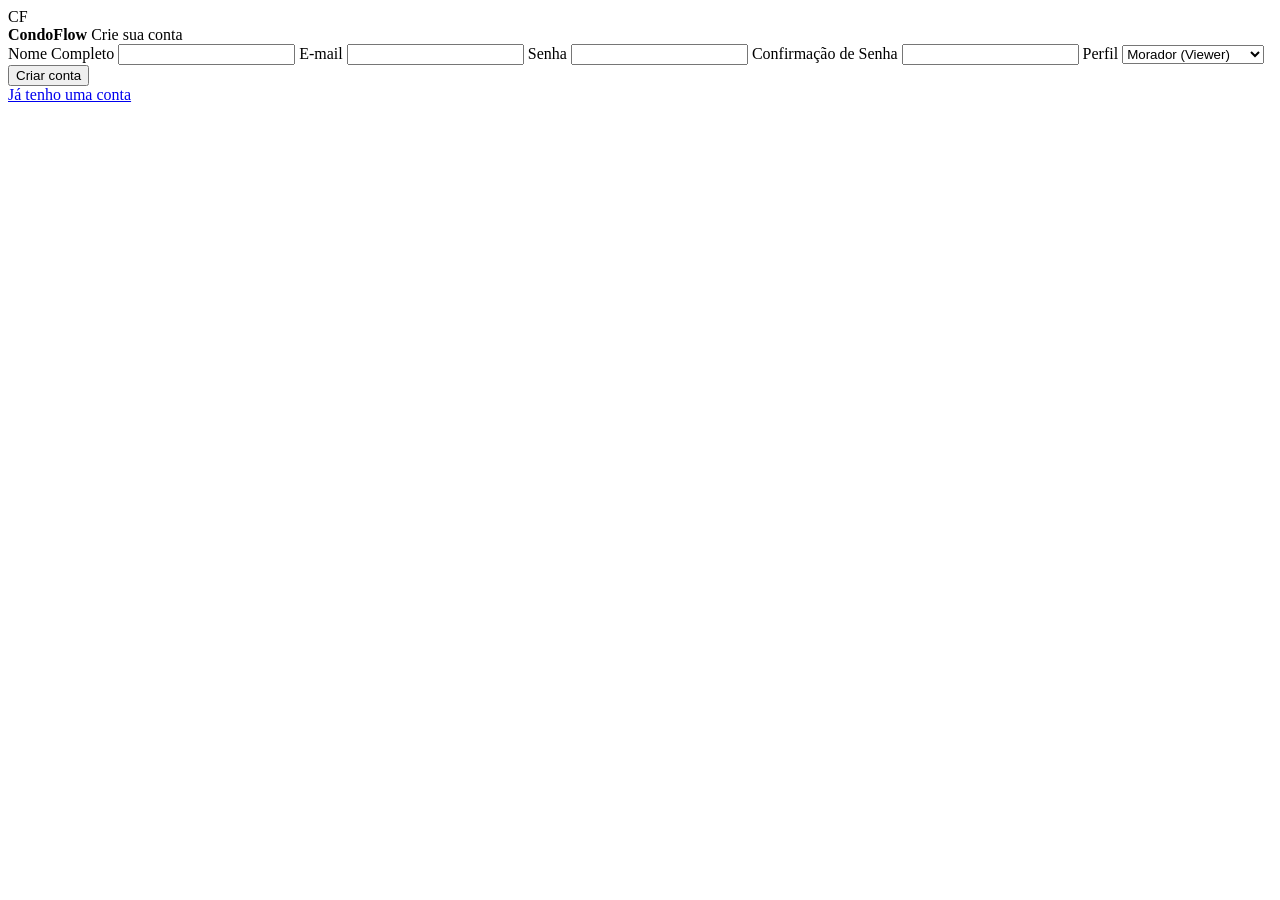
==== projeto POO/frontend/cadastro.html @ cd7cfc38 "GestHub" ====
<!doctype html>
<html lang="pt-BR">
  <head>
    <meta charset="utf-8" />
    <meta name="viewport" content="width=device-width, initial-scale=1" />
    <title>Cadastro | CondoFlow</title>
    <link rel="stylesheet" href="/static/styles.css" />
  </head>
  <body>
    <div id="toast" class="toast" role="status" aria-live="polite"></div>

    <section class="auth-screen register-screen">
      <div class="auth-panel register-panel">
        <div class="brand-lockup">
          <span class="brand-mark">CF</span>
          <div>
            <strong>CondoFlow</strong>
            <span>Crie sua conta</span>
          </div>
        </div>

        <form id="registerForm" class="login-form">
          <label>
            Nome Completo
            <input name="nome" type="text" autocomplete="name" minlength="2" maxlength="140" required />
          </label>
          <label>
            E-mail
            <input name="email" type="email" autocomplete="email" required />
          </label>
          <label>
            Senha
            <input name="password" type="password" autocomplete="new-password" minlength="8" required />
          </label>
          <label>
            Confirmação de Senha
            <input name="confirm_password" type="password" autocomplete="new-password" minlength="8" required />
          </label>
          <label>
            Perfil
            <select name="role" required>
              <option value="morador">Morador (Viewer)</option>
              <option value="proprietario">Proprietário (Admin)</option>
            </select>
          </label>
          <button class="primary-button" type="submit">Criar conta</button>
        </form>

        <div class="auth-footer">
          <a class="signup-link" href="/">Já tenho uma conta</a>
        </div>
      </div>
    </section>

    <script type="module" src="/static/cadastro.js"></script>
  </body>
</html>
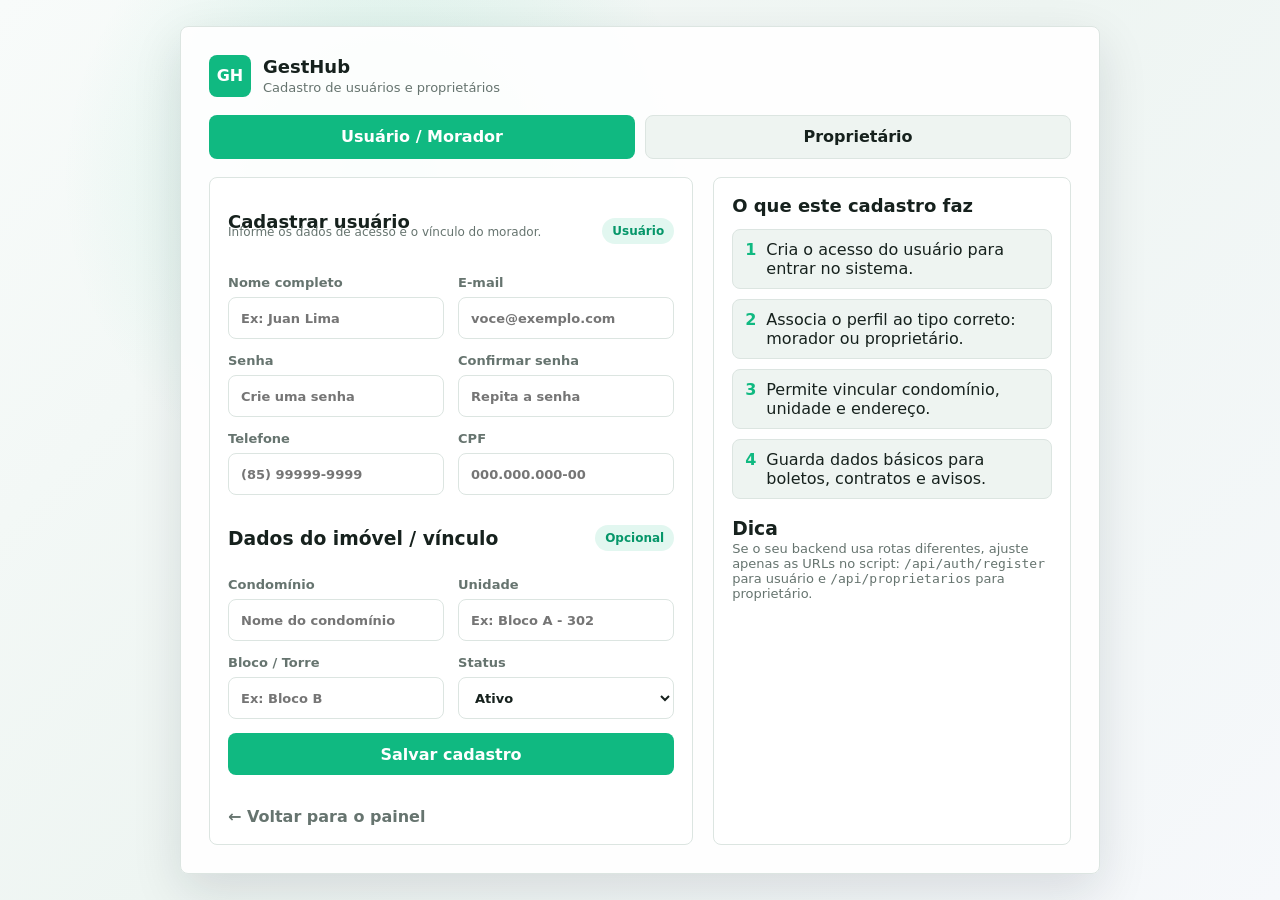
==== commit 929cb2a2: "Atualizando projeto final" ====
--- a/projeto POO/frontend/cadastro.html
+++ b/projeto POO/frontend/cadastro.html
@@ -3,56 +3,312 @@
   <head>
     <meta charset="utf-8" />
     <meta name="viewport" content="width=device-width, initial-scale=1" />
-    <title>Cadastro | CondoFlow</title>
-    <link rel="stylesheet" href="/static/styles.css" />
+    <title>GestHub | Cadastro</title>
+    <link rel="stylesheet" href="styles.css" />
+    <style>
+      .wide-auth {
+        width: min(920px, 100%);
+      }
+      .auth-layout {
+        display: grid;
+        grid-template-columns: minmax(0, 1.15fr) minmax(280px, 0.85fr);
+        gap: 20px;
+      }
+      .panel-card {
+        padding: 18px;
+        border: 1px solid var(--line);
+        border-radius: 8px;
+        background: color-mix(in srgb, var(--surface) 94%, transparent);
+      }
+      .role-switch {
+        display: grid;
+        grid-template-columns: repeat(2, minmax(0, 1fr));
+        gap: 10px;
+        margin-top: 18px;
+      }
+      .role-switch button {
+        min-height: 44px;
+        font-weight: 700;
+      }
+      .role-switch button.active {
+        background: var(--primary);
+        color: #fff;
+        border-color: transparent;
+      }
+      .helper-list {
+        margin: 14px 0 0;
+        padding: 0;
+        list-style: none;
+        display: grid;
+        gap: 10px;
+      }
+      .helper-list li {
+        display: flex;
+        gap: 10px;
+        align-items: flex-start;
+        padding: 10px 12px;
+        border: 1px solid var(--line);
+        border-radius: 8px;
+        background: var(--surface-soft);
+        color: var(--text);
+      }
+      .helper-list li span {
+        color: var(--primary);
+        font-weight: 800;
+      }
+      .form-grid-2 {
+        display: grid;
+        grid-template-columns: repeat(2, minmax(0, 1fr));
+        gap: 14px;
+      }
+      .full {
+        grid-column: 1 / -1;
+      }
+      .section-title {
+        display: flex;
+        align-items: center;
+        justify-content: space-between;
+        gap: 12px;
+        margin: 16px 0 12px;
+      }
+      .mini-badge {
+        padding: 6px 10px;
+        border-radius: 999px;
+        background: rgba(16, 185, 129, 0.12);
+        color: var(--primary-strong);
+        font-size: 12px;
+        font-weight: 800;
+      }
+      .field-note {
+        color: var(--muted);
+        font-size: 12px;
+        margin-top: -6px;
+      }
+      .back-link {
+        display: inline-flex;
+        align-items: center;
+        gap: 8px;
+        color: var(--muted);
+        text-decoration: none;
+        font-weight: 650;
+        margin-top: 18px;
+      }
+      .back-link:hover {
+        color: var(--text);
+      }
+      .hide {
+        display: none !important;
+      }
+      @media (max-width: 860px) {
+        .auth-layout {
+          grid-template-columns: 1fr;
+        }
+      }
+    </style>
   </head>
   <body>
     <div id="toast" class="toast" role="status" aria-live="polite"></div>
 
-    <section class="auth-screen register-screen">
-      <div class="auth-panel register-panel">
+    <section class="auth-screen">
+      <div class="auth-panel wide-auth">
         <div class="brand-lockup">
-          <span class="brand-mark">CF</span>
+          <span class="brand-mark">GH</span>
           <div>
-            <strong>CondoFlow</strong>
-            <span>Crie sua conta</span>
+            <strong>GestHub</strong>
+            <span>Cadastro de usuários e proprietários</span>
           </div>
         </div>
 
-        <form id="registerForm" class="login-form">
-          <label>
-            Nome Completo
-            <input name="nome" type="text" autocomplete="name" minlength="2" maxlength="140" required />
-          </label>
-          <label>
-            E-mail
-            <input name="email" type="email" autocomplete="email" required />
-          </label>
-          <label>
-            Senha
-            <input name="password" type="password" autocomplete="new-password" minlength="8" required />
-          </label>
-          <label>
-            Confirmação de Senha
-            <input name="confirm_password" type="password" autocomplete="new-password" minlength="8" required />
-          </label>
-          <label>
-            Perfil
-            <select name="role" required>
-              <option value="morador">Morador (Viewer)</option>
-              <option value="proprietario">Proprietário (Admin)</option>
-            </select>
-          </label>
-          <button class="primary-button" type="submit">Criar conta</button>
-        </form>
-
-        <div class="auth-footer">
-          <a class="signup-link" href="/">Já tenho uma conta</a>
+        <div class="role-switch" role="tablist" aria-label="Tipo de cadastro">
+          <button id="btnMorador" class="secondary-button active" type="button" data-role="morador">Usuário / Morador</button>
+          <button id="btnProprietario" class="secondary-button" type="button" data-role="proprietario">Proprietário</button>
+        </div>
+
+        <div class="auth-layout" style="margin-top: 18px;">
+          <div class="panel-card">
+            <div class="section-title">
+              <div>
+                <h2 id="formTitle">Cadastrar usuário</h2>
+                <p id="formSubtitle" class="field-note">Preencha os dados de acesso e o perfil principal.</p>
+              </div>
+              <span id="roleTag" class="mini-badge">Usuário</span>
+            </div>
+
+            <form id="cadastroForm" class="login-form" autocomplete="off">
+              <div class="form-grid-2">
+                <label>
+                  Nome completo
+                  <input name="nome" type="text" placeholder="Ex: Juan Lima" required />
+                </label>
+
+                <label>
+                  E-mail
+                  <input name="email" type="email" placeholder="voce@exemplo.com" required />
+                </label>
+
+                <label>
+                  Senha
+                  <input name="senha" type="password" placeholder="Crie uma senha" required />
+                </label>
+
+                <label>
+                  Confirmar senha
+                  <input name="confirmar_senha" type="password" placeholder="Repita a senha" required />
+                </label>
+
+                <label>
+                  Telefone
+                  <input name="telefone" type="text" placeholder="(85) 99999-9999" />
+                </label>
+
+                <label>
+                  CPF
+                  <input name="cpf" type="text" placeholder="000.000.000-00" />
+                </label>
+              </div>
+
+              <div class="section-title">
+                <h3 style="margin:0;">Dados do imóvel / vínculo</h3>
+                <span class="mini-badge">Opcional</span>
+              </div>
+
+              <div class="form-grid-2">
+                <label>
+                  Condomínio
+                  <input name="condominio" type="text" placeholder="Nome do condomínio" />
+                </label>
+
+                <label>
+                  Unidade
+                  <input name="unidade" type="text" placeholder="Ex: Bloco A - 302" />
+                </label>
+
+                <label>
+                  Bloco / Torre
+                  <input name="bloco" type="text" placeholder="Ex: Bloco B" />
+                </label>
+
+                <label>
+                  Status
+                  <select name="status">
+                    <option value="ativo">Ativo</option>
+                    <option value="inativo">Inativo</option>
+                  </select>
+                </label>
+
+                <label id="enderecoWrap" class="full">
+                  Endereço do imóvel / proprietário
+                  <input name="endereco" type="text" placeholder="Rua, número, bairro, cidade" />
+                </label>
+
+                <label id="documentoWrap" class="full">
+                  Observações / documento
+                  <textarea name="observacoes" placeholder="Informações adicionais, contrato, observações do cadastro..."></textarea>
+                </label>
+              </div>
+
+              <input type="hidden" name="role" value="morador" />
+
+              <button class="primary-button" type="submit">Salvar cadastro</button>
+              <a class="back-link" href="index.html">← Voltar para o painel</a>
+            </form>
+          </div>
+
+          <aside class="panel-card">
+            <h2 style="margin-top: 0;">O que este cadastro faz</h2>
+            <ul class="helper-list">
+              <li><span>1</span><div>Cria o acesso do usuário para entrar no sistema.</div></li>
+              <li><span>2</span><div>Associa o perfil ao tipo correto: morador ou proprietário.</div></li>
+              <li><span>3</span><div>Permite vincular condomínio, unidade e endereço.</div></li>
+              <li><span>4</span><div>Guarda dados básicos para boletos, contratos e avisos.</div></li>
+            </ul>
+
+            <div style="margin-top: 18px;">
+              <h3 style="margin-bottom: 8px;">Dica</h3>
+              <p class="field-note" style="font-size: 13px;">
+                Se o seu backend usa rotas diferentes, ajuste apenas as URLs no script:
+                <code>/api/auth/register</code> para usuário e <code>/api/proprietarios</code> para proprietário.
+              </p>
+            </div>
+          </aside>
         </div>
       </div>
     </section>
 
-    <script type="module" src="/static/cadastro.js"></script>
+    <script>
+      const toast = document.getElementById("toast");
+      const form = document.getElementById("cadastroForm");
+      const roleInput = form.elements.role;
+      const formTitle = document.getElementById("formTitle");
+      const formSubtitle = document.getElementById("formSubtitle");
+      const roleTag = document.getElementById("roleTag");
+      const btnMorador = document.getElementById("btnMorador");
+      const btnProprietario = document.getElementById("btnProprietario");
+      const enderecoWrap = document.getElementById("enderecoWrap");
+      const documentoWrap = document.getElementById("documentoWrap");
+
+      function showToast(message) {
+        toast.textContent = message;
+        toast.classList.add("show");
+        setTimeout(() => toast.classList.remove("show"), 2800);
+      }
+
+      function setRole(role) {
+        roleInput.value = role;
+        const isOwner = role === "proprietario";
+        btnMorador.classList.toggle("active", !isOwner);
+        btnProprietario.classList.toggle("active", isOwner);
+        roleTag.textContent = isOwner ? "Proprietário" : "Usuário";
+        formTitle.textContent = isOwner ? "Cadastrar proprietário" : "Cadastrar usuário";
+        formSubtitle.textContent = isOwner
+          ? "Informe os dados do proprietário e o vínculo com imóvel / condomínio."
+          : "Informe os dados de acesso e o vínculo do morador.";
+        enderecoWrap.classList.toggle("hide", !isOwner);
+        documentoWrap.classList.toggle("hide", !isOwner);
+      }
+
+      btnMorador.addEventListener("click", () => setRole("morador"));
+      btnProprietario.addEventListener("click", () => setRole("proprietario"));
+
+      form.addEventListener("submit", async (event) => {
+        event.preventDefault();
+
+        const data = Object.fromEntries(new FormData(form).entries());
+
+        if (data.senha !== data.confirmar_senha) {
+          showToast("As senhas não conferem.");
+          return;
+        }
+
+        delete data.confirmar_senha;
+
+        const endpoint = data.role === "proprietario"
+          ? "/api/proprietarios"
+          : "/api/auth/register";
+
+        try {
+          const response = await fetch(endpoint, {
+            method: "POST",
+            headers: {
+              "Content-Type": "application/json",
+            },
+            body: JSON.stringify(data),
+          });
+
+          if (!response.ok) {
+            const error = await response.json().catch(() => ({}));
+            throw new Error(error.detail || "Não foi possível salvar o cadastro.");
+          }
+
+          showToast("Cadastro realizado com sucesso.");
+          form.reset();
+          setRole("morador");
+        } catch (error) {
+          showToast(error.message);
+        }
+      });
+
+      setRole("morador");
+    </script>
   </body>
-</html>
-
+</html>
--- a/projeto POO/frontend/styles.css
+++ b/projeto POO/frontend/styles.css
@@ -0,0 +1,686 @@
+:root {
+  color-scheme: light;
+  --primary: #10b981;
+  --primary-strong: #059669;
+  --bg: #f6f8fb;
+  --surface: #ffffff;
+  --surface-soft: #eef4f1;
+  --text: #16211d;
+  --muted: #66746f;
+  --line: #dce5e1;
+  --danger: #dc2626;
+  --warning: #d97706;
+  --info: #2563eb;
+  --shadow: 0 18px 50px rgba(15, 23, 42, 0.12);
+}
+
+[data-theme="dark"] {
+  color-scheme: dark;
+  --bg: #101418;
+  --surface: #171d21;
+  --surface-soft: #1f2927;
+  --text: #eef7f3;
+  --muted: #a9b6b1;
+  --line: #2b3834;
+  --shadow: 0 18px 50px rgba(0, 0, 0, 0.32);
+}
+
+* {
+  box-sizing: border-box;
+}
+
+body {
+  margin: 0;
+  min-height: 100vh;
+  background: var(--bg);
+  color: var(--text);
+  font-family: Inter, ui-sans-serif, system-ui, -apple-system, BlinkMacSystemFont, "Segoe UI", sans-serif;
+  letter-spacing: 0;
+}
+
+a {
+  color: var(--primary);
+  text-decoration: none;
+}
+
+a:hover {
+  color: var(--primary-strong);
+  text-decoration: underline;
+}
+
+button,
+input,
+select,
+textarea {
+  font: inherit;
+}
+
+button {
+  cursor: pointer;
+}
+
+.hidden {
+  display: none !important;
+}
+
+.auth-screen {
+  min-height: 100vh;
+  display: grid;
+  place-items: center;
+  padding: 24px;
+  background:
+    radial-gradient(circle at 30% 20%, rgba(16, 185, 129, 0.16), transparent 28%),
+    linear-gradient(135deg, #f8fbfa 0%, #eef5f2 48%, #f6f8fb 100%);
+}
+
+[data-theme="dark"] .auth-screen {
+  background:
+    radial-gradient(circle at 30% 20%, rgba(16, 185, 129, 0.18), transparent 28%),
+    linear-gradient(135deg, #0f1417 0%, #151c20 52%, #101418 100%);
+}
+
+.auth-panel {
+  width: min(420px, 100%);
+  padding: 28px;
+  border: 1px solid var(--line);
+  border-radius: 8px;
+  background: color-mix(in srgb, var(--surface) 92%, transparent);
+  box-shadow: var(--shadow);
+  animation: rise 0.45s ease both;
+}
+
+.brand-lockup,
+.sidebar-brand {
+  display: flex;
+  align-items: center;
+  gap: 12px;
+}
+
+.brand-mark {
+  width: 42px;
+  height: 42px;
+  display: grid;
+  place-items: center;
+  border-radius: 8px;
+  background: var(--primary);
+  color: white;
+  font-weight: 800;
+}
+
+.brand-lockup strong,
+.sidebar-brand strong {
+  display: block;
+  font-size: 18px;
+}
+
+.brand-lockup span:not(.brand-mark),
+.sidebar-brand span:not(.brand-mark),
+.kicker,
+.panel-head span,
+.module-toolbar p {
+  color: var(--muted);
+  font-size: 13px;
+}
+
+.login-form,
+.record-form {
+  display: grid;
+  gap: 14px;
+  margin-top: 24px;
+}
+
+label {
+  display: grid;
+  gap: 7px;
+  color: var(--muted);
+  font-size: 13px;
+  font-weight: 650;
+}
+
+input,
+select,
+textarea {
+  width: 100%;
+  min-height: 42px;
+  border: 1px solid var(--line);
+  border-radius: 8px;
+  background: var(--surface);
+  color: var(--text);
+  padding: 10px 12px;
+  outline: none;
+  transition: border-color 0.2s ease, box-shadow 0.2s ease, background 0.2s ease;
+}
+
+textarea {
+  min-height: 92px;
+  resize: vertical;
+}
+
+input:focus,
+select:focus,
+textarea:focus {
+  border-color: var(--primary);
+  box-shadow: 0 0 0 4px rgba(16, 185, 129, 0.14);
+}
+
+.primary-button,
+.secondary-button,
+.icon-button,
+.nav-list button,
+.demo-access button {
+  border: 0;
+  border-radius: 8px;
+  transition: transform 0.18s ease, background 0.2s ease, color 0.2s ease, border-color 0.2s ease;
+}
+
+.primary-button {
+  min-height: 42px;
+  padding: 10px 16px;
+  background: var(--primary);
+  color: white;
+  font-weight: 750;
+}
+
+.primary-button:hover {
+  background: var(--primary-strong);
+  transform: translateY(-1px);
+}
+
+.secondary-button,
+.demo-access button {
+  min-height: 38px;
+  padding: 9px 13px;
+  background: var(--surface-soft);
+  color: var(--text);
+  border: 1px solid var(--line);
+}
+
+.demo-access {
+  display: flex;
+  gap: 10px;
+  margin-top: 14px;
+}
+
+.app-shell {
+  min-height: 100vh;
+  display: grid;
+  grid-template-columns: 274px 1fr;
+}
+
+.sidebar {
+  position: sticky;
+  top: 0;
+  height: 100vh;
+  padding: 20px 14px;
+  border-right: 1px solid var(--line);
+  background: var(--surface);
+}
+
+.sidebar-brand {
+  padding: 4px 8px 18px;
+}
+
+.nav-list {
+  display: grid;
+  gap: 5px;
+  overflow-y: auto;
+  max-height: calc(100vh - 94px);
+  padding-right: 2px;
+}
+
+.nav-list button {
+  display: flex;
+  align-items: center;
+  gap: 10px;
+  width: 100%;
+  min-height: 40px;
+  padding: 9px 12px;
+  background: transparent;
+  color: var(--muted);
+  text-align: left;
+}
+
+.nav-list button span {
+  width: 22px;
+  display: inline-grid;
+  place-items: center;
+  color: var(--primary);
+  font-weight: 800;
+}
+
+.nav-list button.active,
+.nav-list button:hover {
+  background: var(--surface-soft);
+  color: var(--text);
+}
+
+.workspace {
+  min-width: 0;
+  padding: 22px;
+}
+
+.topbar {
+  display: flex;
+  align-items: center;
+  justify-content: space-between;
+  gap: 16px;
+  margin-bottom: 20px;
+}
+
+h1,
+h2 {
+  margin: 0;
+  line-height: 1.1;
+}
+
+h1 {
+  font-size: clamp(26px, 3vw, 36px);
+}
+
+h2 {
+  font-size: 18px;
+}
+
+.topbar-actions,
+.module-actions {
+  display: flex;
+  align-items: center;
+  gap: 10px;
+  flex-wrap: wrap;
+}
+
+.search-box {
+  width: min(330px, 42vw);
+  display: flex;
+  align-items: center;
+  gap: 8px;
+  min-height: 42px;
+  padding: 0 12px;
+  border: 1px solid var(--line);
+  border-radius: 8px;
+  background: var(--surface);
+}
+
+.search-box input {
+  min-height: 38px;
+  padding: 0;
+  border: 0;
+  box-shadow: none;
+  background: transparent;
+}
+
+.icon-button {
+  width: 42px;
+  height: 42px;
+  display: grid;
+  place-items: center;
+  background: var(--surface);
+  border: 1px solid var(--line);
+  color: var(--text);
+  font-size: 18px;
+}
+
+.icon-button:hover,
+.secondary-button:hover {
+  background: var(--surface-soft);
+  transform: translateY(-1px);
+}
+
+.view {
+  display: none;
+  animation: fade 0.28s ease both;
+}
+
+.active-view {
+  display: block;
+}
+
+.metric-grid {
+  display: grid;
+  grid-template-columns: repeat(4, minmax(170px, 1fr));
+  gap: 14px;
+}
+
+.metric-card,
+.panel,
+.table-shell,
+.empty-state,
+.report-card {
+  border: 1px solid var(--line);
+  border-radius: 8px;
+  background: var(--surface);
+  box-shadow: 0 1px 2px rgba(15, 23, 42, 0.04);
+}
+
+.metric-card {
+  padding: 16px;
+  min-height: 112px;
+  display: grid;
+  align-content: space-between;
+}
+
+.metric-card span {
+  color: var(--muted);
+  font-size: 13px;
+}
+
+.metric-card strong {
+  font-size: 28px;
+}
+
+.metric-card small {
+  color: var(--primary);
+  font-weight: 750;
+}
+
+.analytics-grid {
+  display: grid;
+  grid-template-columns: minmax(0, 1.5fr) minmax(280px, 0.8fr);
+  gap: 14px;
+  margin: 14px 0;
+}
+
+.panel {
+  padding: 16px;
+}
+
+.panel-head,
+.module-toolbar,
+.drawer-head {
+  display: flex;
+  align-items: center;
+  justify-content: space-between;
+  gap: 14px;
+  margin-bottom: 14px;
+}
+
+canvas {
+  width: 100%;
+  max-width: 100%;
+  height: 280px;
+}
+
+.notice-list {
+  display: grid;
+  gap: 10px;
+}
+
+.notice-item {
+  display: grid;
+  gap: 5px;
+  padding: 12px;
+  border: 1px solid var(--line);
+  border-radius: 8px;
+  background: var(--surface-soft);
+}
+
+.notice-item strong {
+  color: var(--text);
+}
+
+.module-toolbar {
+  align-items: flex-end;
+}
+
+.module-toolbar p {
+  margin: 7px 0 0;
+}
+
+.table-shell {
+  overflow: auto;
+}
+
+table {
+  width: 100%;
+  min-width: 760px;
+  border-collapse: collapse;
+}
+
+th,
+td {
+  padding: 13px 14px;
+  border-bottom: 1px solid var(--line);
+  text-align: left;
+  vertical-align: middle;
+  white-space: nowrap;
+}
+
+th {
+  color: var(--muted);
+  font-size: 12px;
+  text-transform: uppercase;
+}
+
+td {
+  font-size: 14px;
+}
+
+.status-pill {
+  display: inline-flex;
+  align-items: center;
+  min-height: 26px;
+  padding: 4px 9px;
+  border-radius: 999px;
+  background: rgba(16, 185, 129, 0.12);
+  color: var(--primary-strong);
+  font-weight: 750;
+  font-size: 12px;
+}
+
+.status-pill.warn {
+  background: rgba(217, 119, 6, 0.13);
+  color: var(--warning);
+}
+
+.status-pill.danger {
+  background: rgba(220, 38, 38, 0.12);
+  color: var(--danger);
+}
+
+.row-actions {
+  display: flex;
+  align-items: center;
+  gap: 7px;
+}
+
+.row-actions button {
+  min-width: 34px;
+  height: 34px;
+  border: 1px solid var(--line);
+  border-radius: 8px;
+  background: var(--surface);
+  color: var(--text);
+}
+
+.empty-state {
+  margin-top: 12px;
+  padding: 22px;
+  color: var(--muted);
+  text-align: center;
+}
+
+.drawer {
+  position: fixed;
+  top: 0;
+  right: 0;
+  z-index: 20;
+  width: min(460px, 100vw);
+  height: 100vh;
+  padding: 22px;
+  border-left: 1px solid var(--line);
+  background: var(--surface);
+  box-shadow: var(--shadow);
+  transform: translateX(110%);
+  transition: transform 0.25s ease;
+  overflow-y: auto;
+}
+
+.drawer.open {
+  transform: translateX(0);
+}
+
+.record-form .form-grid {
+  display: grid;
+  grid-template-columns: repeat(2, minmax(0, 1fr));
+  gap: 12px;
+}
+
+.record-form .full {
+  grid-column: 1 / -1;
+}
+
+.form-actions {
+  display: flex;
+  justify-content: flex-end;
+  gap: 10px;
+  margin-top: 8px;
+}
+
+.report-grid {
+  display: grid;
+  grid-template-columns: repeat(auto-fit, minmax(230px, 1fr));
+  gap: 14px;
+}
+
+.report-card {
+  padding: 16px;
+  display: grid;
+  gap: 12px;
+}
+
+.report-actions {
+  display: flex;
+  gap: 8px;
+  flex-wrap: wrap;
+}
+
+.toast {
+  position: fixed;
+  right: 18px;
+  bottom: 18px;
+  z-index: 30;
+  max-width: min(360px, calc(100vw - 36px));
+  padding: 12px 14px;
+  border-radius: 8px;
+  background: #111827;
+  color: white;
+  box-shadow: var(--shadow);
+  transform: translateY(16px);
+  opacity: 0;
+  pointer-events: none;
+  transition: opacity 0.2s ease, transform 0.2s ease;
+}
+
+.toast.show {
+  opacity: 1;
+  transform: translateY(0);
+}
+
+@keyframes fade {
+  from {
+    opacity: 0;
+    transform: translateY(8px);
+  }
+  to {
+    opacity: 1;
+    transform: translateY(0);
+  }
+}
+
+@keyframes rise {
+  from {
+    opacity: 0;
+    transform: translateY(12px);
+  }
+  to {
+    opacity: 1;
+    transform: translateY(0);
+  }
+}
+
+@media (max-width: 1080px) {
+  .app-shell {
+    grid-template-columns: 92px 1fr;
+  }
+
+  .sidebar-brand div,
+  .nav-list button {
+    font-size: 0;
+  }
+
+  .nav-list button {
+    justify-content: center;
+  }
+
+  .nav-list button span {
+    font-size: 17px;
+  }
+
+  .metric-grid {
+    grid-template-columns: repeat(2, minmax(0, 1fr));
+  }
+
+  .analytics-grid {
+    grid-template-columns: 1fr;
+  }
+}
+
+@media (max-width: 720px) {
+  .app-shell {
+    display: block;
+  }
+
+  .sidebar {
+    position: fixed;
+    left: 0;
+    right: 0;
+    bottom: 0;
+    top: auto;
+    z-index: 10;
+    height: auto;
+    padding: 8px;
+    border-right: 0;
+    border-top: 1px solid var(--line);
+  }
+
+  .sidebar-brand {
+    display: none;
+  }
+
+  .nav-list {
+    display: flex;
+    max-height: none;
+    overflow-x: auto;
+  }
+
+  .nav-list button {
+    width: auto;
+    min-width: 54px;
+  }
+
+  .workspace {
+    padding: 16px 16px 86px;
+  }
+
+  .topbar,
+  .module-toolbar,
+  .panel-head {
+    align-items: flex-start;
+    flex-direction: column;
+  }
+
+  .topbar-actions,
+  .search-box {
+    width: 100%;
+  }
+
+  .metric-grid,
+  .record-form .form-grid {
+    grid-template-columns: 1fr;
+  }
+
+  .drawer {
+    width: 100vw;
+  }
+}
+
